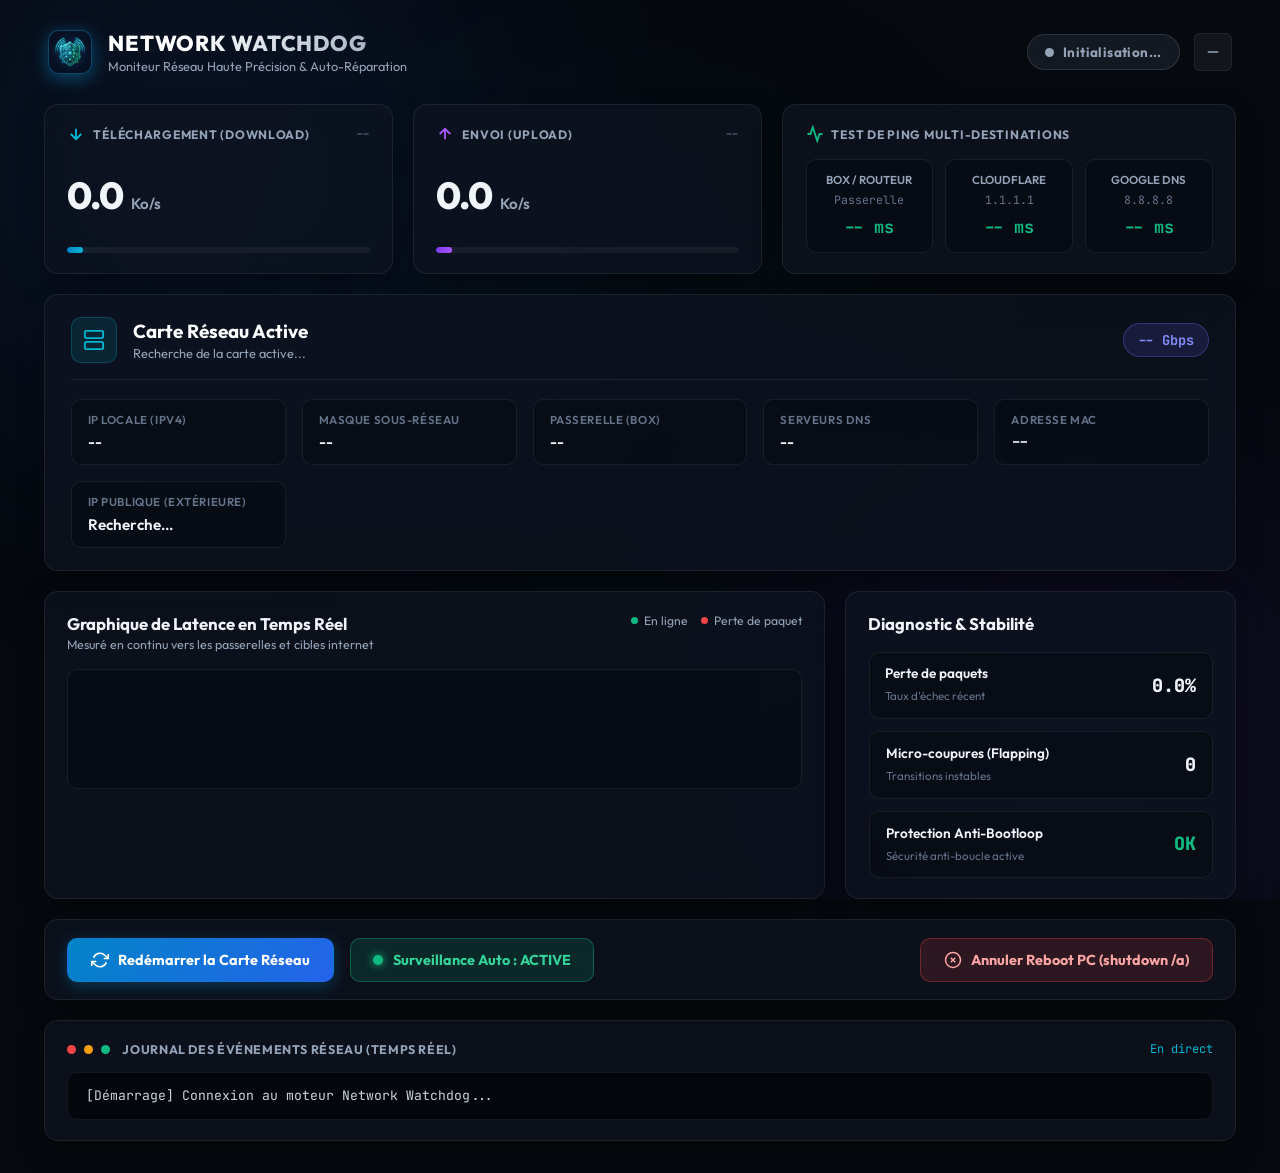
==== ui/index.html @ 6efe0ad4 "Initial commit - Network Watchdog v1.0.0" ====
<!DOCTYPE html>
<html lang="fr">
<head>
  <meta charset="UTF-8">
  <meta name="viewport" content="width=device-width, initial-scale=1.0">
  <title>Network Watchdog</title>
  <link rel="icon" type="image/png" href="icon.png">
  <link rel="preconnect" href="https://fonts.googleapis.com">
  <link rel="preconnect" href="https://fonts.gstatic.com" crossorigin>
  <link href="https://fonts.googleapis.com/css2?family=Outfit:wght@300;400;500;600;700;800&family=JetBrains+Mono:wght@400;500;600&display=swap" rel="stylesheet">
  <link rel="stylesheet" href="styles.css">
</head>
<body>
  <!-- Ambient Atmospheric Glow -->
  <div class="ambient-glow">
    <div class="glow-orb orb-1"></div>
    <div class="glow-orb orb-2"></div>
    <div class="glow-orb orb-3"></div>
  </div>

  <div class="app-layout">
    <!-- Header -->
    <header class="top-nav">
      <div class="brand">
        <div class="brand-logo">
          <img src="icon.png" alt="Network Watchdog Icon" class="brand-icon-img">
        </div>
        <div class="brand-text">
          <div class="brand-title">NETWORK WATCHDOG</div>
          <div class="brand-sub">Moniteur Réseau Haute Précision & Auto-Réparation</div>
        </div>
      </div>

      <div class="header-controls">
        <div id="globalStatusBadge" class="status-pill status-loading">
          <span class="pill-dot"></span>
          <span id="globalStatusText">Initialisation...</span>
        </div>
        
        <button id="minimizeBtn" class="nav-icon-btn" title="Réduire dans la zone de notification (près de l'horloge)">
          <svg viewBox="0 0 24 24" width="18" height="18" fill="none" stroke="currentColor" stroke-width="2">
            <line x1="5" y1="12" x2="19" y2="12"></line>
          </svg>
        </button>
      </div>
    </header>

    <!-- Main Content -->
    <main class="dashboard-body">
      <!-- Section 1 : Débits & Latences principales -->
      <div class="speed-grid">
        <!-- Download -->
        <div class="speed-card glass-panel">
          <div class="speed-header">
            <div class="speed-title">
              <svg viewBox="0 0 24 24" width="18" height="18" fill="none" stroke="var(--cyan)" stroke-width="2.5">
                <line x1="12" y1="5" x2="12" y2="19"></line>
                <polyline points="19 12 12 19 5 12"></polyline>
              </svg>
              <span>TÉLÉCHARGEMENT (DOWNLOAD)</span>
            </div>
            <span class="speed-total" id="totalDownload">--</span>
          </div>
          <div class="speed-value-row">
            <h2 id="downloadSpeed" class="speed-num">0.0</h2>
            <span id="downloadUnit" class="speed-unit">Ko/s</span>
          </div>
          <div class="activity-bar-track">
            <div id="downloadActivityBar" class="activity-bar-fill fill-cyan" style="width: 5%;"></div>
          </div>
        </div>

        <!-- Upload -->
        <div class="speed-card glass-panel">
          <div class="speed-header">
            <div class="speed-title">
              <svg viewBox="0 0 24 24" width="18" height="18" fill="none" stroke="var(--purple)" stroke-width="2.5">
                <line x1="12" y1="19" x2="12" y2="5"></line>
                <polyline points="5 12 12 5 19 12"></polyline>
              </svg>
              <span>ENVOI (UPLOAD)</span>
            </div>
            <span class="speed-total" id="totalUpload">--</span>
          </div>
          <div class="speed-value-row">
            <h2 id="uploadSpeed" class="speed-num">0.0</h2>
            <span id="uploadUnit" class="speed-unit">Ko/s</span>
          </div>
          <div class="activity-bar-track">
            <div id="uploadActivityBar" class="activity-bar-fill fill-purple" style="width: 5%;"></div>
          </div>
        </div>

        <!-- Triple Ping Matrix -->
        <div class="triple-ping-card glass-panel">
          <div class="speed-header">
            <div class="speed-title">
              <svg viewBox="0 0 24 24" width="18" height="18" fill="none" stroke="var(--green)" stroke-width="2.5">
                <polyline points="22 12 18 12 15 21 9 3 6 12 2 12"></polyline>
              </svg>
              <span>TEST DE PING MULTI-DESTINATIONS</span>
            </div>
          </div>
          <div class="ping-row-grid">
            <!-- Box Gateway -->
            <div class="ping-cell">
              <span class="ping-cell-label">Box / Routeur</span>
              <span class="ping-cell-ip" id="gatewayIpShort">Passerelle</span>
              <div class="ping-badge" id="pingGatewayBadge">-- ms</div>
            </div>
            <!-- Cloudflare -->
            <div class="ping-cell">
              <span class="ping-cell-label">Cloudflare</span>
              <span class="ping-cell-ip">1.1.1.1</span>
              <div class="ping-badge" id="pingCloudflareBadge">-- ms</div>
            </div>
            <!-- Google -->
            <div class="ping-cell">
              <span class="ping-cell-label">Google DNS</span>
              <span class="ping-cell-ip">8.8.8.8</span>
              <div class="ping-badge" id="pingGoogleBadge">-- ms</div>
            </div>
          </div>
        </div>
      </div>

      <!-- Section 2 : Topologie & Carte d'identité Réseau -->
      <div class="network-identity-card glass-panel">
        <div class="identity-header">
          <div class="identity-title-group">
            <div class="identity-icon">
              <svg viewBox="0 0 24 24" width="22" height="22" fill="none" stroke="currentColor" stroke-width="2">
                <rect x="2" y="2" width="20" height="8" rx="2" ry="2"></rect>
                <rect x="2" y="14" width="20" height="8" rx="2" ry="2"></rect>
                <line x1="6" y1="6" x2="6.01" y2="6"></line>
                <line x1="6" y1="18" x2="6.01" y2="18"></line>
              </svg>
            </div>
            <div>
              <h3 id="adapterNameText" class="adapter-title">Carte Réseau Active</h3>
              <p id="adapterDescText" class="adapter-desc">Recherche de la carte active...</p>
            </div>
          </div>
          <div class="identity-badge" id="adapterSpeedBadge">-- Gbps</div>
        </div>

        <div class="identity-specs-grid">
          <div class="spec-box">
            <span class="spec-label">IP Locale (IPv4)</span>
            <span class="spec-val" id="specLocalIp">--</span>
          </div>
          <div class="spec-box">
            <span class="spec-label">Masque Sous-Réseau</span>
            <span class="spec-val" id="specSubnet">--</span>
          </div>
          <div class="spec-box">
            <span class="spec-label">Passerelle (Box)</span>
            <span class="spec-val" id="specGateway">--</span>
          </div>
          <div class="spec-box">
            <span class="spec-label">Serveurs DNS</span>
            <span class="spec-val" id="specDns">--</span>
          </div>
          <div class="spec-box">
            <span class="spec-label">Adresse MAC</span>
            <span class="spec-val font-mono" id="specMac">--</span>
          </div>
          <div class="spec-box">
            <span class="spec-label">IP Publique (Extérieure)</span>
            <span class="spec-val" id="specPublicIp">Recherche...</span>
          </div>
        </div>
      </div>

      <!-- Section 3 : Graphique en direct & Santé Réseau -->
      <div class="chart-and-health-grid">
        <!-- Graphique Latence -->
        <div class="chart-panel glass-panel">
          <div class="panel-header">
            <div>
              <h4>Graphique de Latence en Temps Réel</h4>
              <p class="panel-sub">Mesuré en continu vers les passerelles et cibles internet</p>
            </div>
            <div class="chart-legend">
              <span class="legend-item"><span class="dot-green"></span> En ligne</span>
              <span class="legend-item"><span class="dot-red"></span> Perte de paquet</span>
            </div>
          </div>
          <div class="chart-container">
            <div id="sparkBarsContainer" class="spark-bars">
              <!-- Dynamically populated -->
            </div>
          </div>
        </div>

        <!-- Indicateurs de Stabilité & Watchdog -->
        <div class="health-panel glass-panel">
          <div class="panel-header">
            <h4>Diagnostic & Stabilité</h4>
          </div>
          <div class="health-metrics-list">
            <div class="health-item">
              <div class="health-item-info">
                <span class="health-label">Perte de paquets</span>
                <span class="health-sub">Taux d'échec récent</span>
              </div>
              <span class="health-value" id="packetLossVal">0.0%</span>
            </div>
            <div class="health-item">
              <div class="health-item-info">
                <span class="health-label">Micro-coupures (Flapping)</span>
                <span class="health-sub">Transitions instables</span>
              </div>
              <span class="health-value" id="flappingVal">0</span>
            </div>
            <div class="health-item">
              <div class="health-item-info">
                <span class="health-label">Protection Anti-Bootloop</span>
                <span class="health-sub" id="antiBootloopSub">Sécurité anti-boucle active</span>
              </div>
              <span class="health-value text-green" id="antiBootloopVal">OK</span>
            </div>
          </div>
        </div>
      </div>

      <!-- Section 4 : Centre de Contrôle & Actions Immédiates -->
      <div class="actions-panel glass-panel">
        <div class="action-btn-group">
          <button id="repairAdapterBtn" class="btn btn-primary" title="Désactive et réactive la carte réseau pour résoudre les blocages">
            <svg viewBox="0 0 24 24" width="18" height="18" fill="none" stroke="currentColor" stroke-width="2.2">
              <polyline points="23 4 23 10 17 10"></polyline>
              <polyline points="1 20 1 14 7 14"></polyline>
              <path d="M3.51 9a9 9 0 0 1 14.85-3.36L23 10M1 14l4.64 4.36A9 9 0 0 0 20.49 15"></path>
            </svg>
            <span>Redémarrer la Carte Réseau</span>
          </button>

          <button id="toggleWatchdogBtn" class="btn btn-toggle active">
            <span class="toggle-indicator"></span>
            <span id="toggleWatchdogText">Surveillance Auto : ACTIVE</span>
          </button>

          <button id="cancelRebootBtn" class="btn btn-danger" title="Annule immédiatement tout compte à rebours de redémarrage du PC">
            <svg viewBox="0 0 24 24" width="18" height="18" fill="none" stroke="currentColor" stroke-width="2">
              <circle cx="12" cy="12" r="10"></circle>
              <line x1="15" y1="9" x2="9" y2="15"></line>
              <line x1="9" y1="9" x2="15" y2="15"></line>
            </svg>
            <span>Annuler Reboot PC (shutdown /a)</span>
          </button>
        </div>
      </div>

      <!-- Section 5 : Journal des événements & Terminal en direct -->
      <div class="terminal-panel glass-panel">
        <div class="terminal-header">
          <div class="terminal-title">
            <span class="terminal-dot red"></span>
            <span class="terminal-dot yellow"></span>
            <span class="terminal-dot green"></span>
            <span class="terminal-name">JOURNAL DES ÉVÉNEMENTS RÉSEAU (TEMPS RÉEL)</span>
          </div>
          <span class="terminal-status" id="terminalLiveBadge">En direct</span>
        </div>
        <div class="terminal-body" id="terminalConsole">
          <div class="term-line term-info">[Démarrage] Connexion au moteur Network Watchdog...</div>
        </div>
      </div>
    </main>

    <!-- Notification Toast Popup -->
    <div id="toast" class="toast-card hidden">
      <div class="toast-icon">⚡</div>
      <div class="toast-content">
        <h5 id="toastTitle">Notification</h5>
        <p id="toastMessage">Détails de l'action</p>
      </div>
    </div>
  </div>

  <script src="app.js"></script>
</body>
</html>
---- ui/styles.css ----
/* ==============================================================================
   Network Watchdog - UI Stylesheet (State-of-the-Art Dark Glassmorphism)
   ============================================================================== */
:root {
  --bg-base: #06090e;
  --bg-panel: rgba(14, 20, 32, 0.72);
  --bg-panel-hover: rgba(20, 28, 46, 0.85);
  --bg-inner: rgba(7, 11, 18, 0.65);
  --border-subtle: rgba(255, 255, 255, 0.07);
  --border-glow: rgba(99, 102, 241, 0.35);

  --text-pure: #ffffff;
  --text-main: #f1f5f9;
  --text-muted: #94a3b8;
  --text-faint: #64748b;

  --cyan: #06b6d4;
  --cyan-glow: rgba(6, 182, 212, 0.35);
  --green: #10b981;
  --green-glow: rgba(16, 185, 129, 0.35);
  --purple: #a855f7;
  --purple-glow: rgba(168, 85, 247, 0.35);
  --amber: #f59e0b;
  --amber-glow: rgba(245, 158, 11, 0.35);
  --red: #ef4444;
  --red-glow: rgba(239, 68, 68, 0.45);

  --font-sans: 'Outfit', -apple-system, BlinkMacSystemFont, sans-serif;
  --font-mono: 'JetBrains Mono', monospace;
  --radius-xl: 18px;
  --radius-lg: 14px;
  --radius-md: 10px;
  --radius-sm: 6px;
}

* {
  box-sizing: border-box;
  margin: 0;
  padding: 0;
  user-select: none;
}

body {
  background-color: var(--bg-base);
  color: var(--text-main);
  font-family: var(--font-sans);
  min-height: 100vh;
  overflow-x: hidden;
  position: relative;
  line-height: 1.4;
}

/* Background Atmosphere */
.ambient-glow {
  position: fixed;
  top: 0;
  left: 0;
  width: 100vw;
  height: 100vh;
  z-index: -1;
  pointer-events: none;
  overflow: hidden;
}

.glow-orb {
  position: absolute;
  border-radius: 50%;
  filter: blur(140px);
  opacity: 0.22;
}

.orb-1 {
  width: 550px;
  height: 550px;
  background: radial-gradient(circle, #2563eb, transparent);
  top: -120px;
  left: -80px;
}

.orb-2 {
  width: 500px;
  height: 500px;
  background: radial-gradient(circle, #7c3aed, transparent);
  bottom: -100px;
  right: -50px;
}

.orb-3 {
  width: 400px;
  height: 400px;
  background: radial-gradient(circle, #06b6d4, transparent);
  top: 40%;
  left: 50%;
  transform: translate(-50%, -50%);
  opacity: 0.12;
}

/* Glass Panels */
.glass-panel {
  background: var(--bg-panel);
  backdrop-filter: blur(20px);
  -webkit-backdrop-filter: blur(20px);
  border: 1px solid var(--border-subtle);
  border-radius: var(--radius-lg);
  box-shadow: 0 10px 32px -10px rgba(0, 0, 0, 0.6);
  transition: all 0.25s ease;
}

.glass-panel:hover {
  border-color: rgba(255, 255, 255, 0.14);
}

/* App Layout */
.app-layout {
  max-width: 1240px;
  margin: 0 auto;
  padding: 1.25rem 1.5rem 2rem;
  display: flex;
  flex-direction: column;
  gap: 1.25rem;
}

/* Header */
.top-nav {
  display: flex;
  justify-content: space-between;
  align-items: center;
  padding: 0.5rem 0.25rem;
}

.brand {
  display: flex;
  align-items: center;
  gap: 1rem;
}

.brand-logo {
  width: 44px;
  height: 44px;
  border-radius: var(--radius-md);
  background: rgba(14, 165, 233, 0.1);
  border: 1px solid rgba(14, 165, 233, 0.3);
  display: flex;
  align-items: center;
  justify-content: center;
  overflow: hidden;
  box-shadow: 0 4px 18px rgba(14, 165, 233, 0.4);
}

.brand-icon-img {
  width: 100%;
  height: 100%;
  object-fit: cover;
  border-radius: var(--radius-md);
}

.brand-title {
  font-size: 1.35rem;
  font-weight: 800;
  letter-spacing: 0.04em;
  background: linear-gradient(120deg, #ffffff 30%, #94a3b8);
  -webkit-background-clip: text;
  -webkit-text-fill-color: transparent;
}

.brand-sub {
  font-size: 0.8rem;
  color: var(--text-muted);
}

.header-controls {
  display: flex;
  align-items: center;
  gap: 0.85rem;
}

/* Status Pill */
.status-pill {
  display: inline-flex;
  align-items: center;
  gap: 0.55rem;
  padding: 0.45rem 1.1rem;
  border-radius: 9999px;
  font-size: 0.84rem;
  font-weight: 700;
  letter-spacing: 0.03em;
  transition: all 0.3s ease;
}

.pill-dot {
  width: 9px;
  height: 9px;
  border-radius: 50%;
  display: inline-block;
}

.status-online {
  background: rgba(16, 185, 129, 0.12);
  color: #34d399;
  border: 1px solid rgba(16, 185, 129, 0.35);
  box-shadow: 0 0 16px var(--green-glow);
}
.status-online .pill-dot {
  background: var(--green);
  box-shadow: 0 0 10px var(--green);
}

.status-offline {
  background: rgba(239, 68, 68, 0.15);
  color: #f87171;
  border: 1px solid rgba(239, 68, 68, 0.4);
  animation: pulse-alert 1.5s infinite;
}
.status-offline .pill-dot {
  background: var(--red);
  box-shadow: 0 0 12px var(--red);
}

.status-unstable {
  background: rgba(245, 158, 11, 0.15);
  color: #fbbf24;
  border: 1px solid rgba(245, 158, 11, 0.4);
}
.status-unstable .pill-dot {
  background: var(--amber);
  box-shadow: 0 0 10px var(--amber);
}

.status-loading {
  background: rgba(100, 116, 139, 0.15);
  color: #94a3b8;
  border: 1px solid rgba(100, 116, 139, 0.3);
}
.status-loading .pill-dot {
  background: #94a3b8;
}

@keyframes pulse-alert {
  0% { box-shadow: 0 0 0 0 rgba(239, 68, 68, 0.5); }
  70% { box-shadow: 0 0 0 12px rgba(239, 68, 68, 0); }
  100% { box-shadow: 0 0 0 0 rgba(239, 68, 68, 0); }
}

.nav-icon-btn {
  background: rgba(255, 255, 255, 0.05);
  border: 1px solid var(--border-subtle);
  color: var(--text-muted);
  width: 38px;
  height: 38px;
  border-radius: var(--radius-sm);
  display: flex;
  align-items: center;
  justify-content: center;
  cursor: pointer;
  transition: all 0.2s ease;
}

.nav-icon-btn:hover {
  background: rgba(255, 255, 255, 0.12);
  color: #fff;
  border-color: rgba(255, 255, 255, 0.2);
}

/* Grid Sections */
.dashboard-body {
  display: flex;
  flex-direction: column;
  gap: 1.25rem;
}

/* Speed Cards Grid */
.speed-grid {
  display: grid;
  grid-template-columns: 1fr 1fr 1.3fr;
  gap: 1.25rem;
}

@media (max-width: 992px) {
  .speed-grid { grid-template-columns: 1fr 1fr; }
  .triple-ping-card { grid-column: span 2; }
}

.speed-card {
  padding: 1.25rem 1.4rem;
  display: flex;
  flex-direction: column;
  justify-content: space-between;
}

.speed-header {
  display: flex;
  justify-content: space-between;
  align-items: center;
  margin-bottom: 0.5rem;
}

.speed-title {
  display: flex;
  align-items: center;
  gap: 0.5rem;
  font-size: 0.76rem;
  font-weight: 700;
  letter-spacing: 0.06em;
  color: var(--text-muted);
}

.speed-total {
  font-size: 0.76rem;
  color: var(--text-faint);
  font-family: var(--font-mono);
}

.speed-value-row {
  display: flex;
  align-items: baseline;
  gap: 0.5rem;
  margin: 0.35rem 0 0.75rem;
}

.speed-num {
  font-size: 2.35rem;
  font-weight: 800;
  letter-spacing: -0.03em;
  line-height: 1;
}

.speed-unit {
  font-size: 0.95rem;
  color: var(--text-muted);
  font-weight: 600;
}

.activity-bar-track {
  width: 100%;
  height: 6px;
  background: rgba(255, 255, 255, 0.05);
  border-radius: 9999px;
  overflow: hidden;
}

.activity-bar-fill {
  height: 100%;
  border-radius: 9999px;
  transition: width 0.3s ease;
}

.fill-cyan {
  background: linear-gradient(90deg, #0284c7, var(--cyan));
  box-shadow: 0 0 10px var(--cyan-glow);
}

.fill-purple {
  background: linear-gradient(90deg, #7c3aed, var(--purple));
  box-shadow: 0 0 10px var(--purple-glow);
}

/* Triple Ping Card */
.triple-ping-card {
  padding: 1.25rem 1.4rem;
  display: flex;
  flex-direction: column;
  justify-content: space-between;
}

.ping-row-grid {
  display: grid;
  grid-template-columns: 1fr 1fr 1fr;
  gap: 0.75rem;
  margin-top: 0.5rem;
}

.ping-cell {
  background: var(--bg-inner);
  border: 1px solid var(--border-subtle);
  border-radius: var(--radius-md);
  padding: 0.75rem 0.6rem;
  display: flex;
  flex-direction: column;
  align-items: center;
  text-align: center;
  gap: 0.25rem;
}

.ping-cell-label {
  font-size: 0.72rem;
  font-weight: 600;
  color: var(--text-muted);
  text-transform: uppercase;
}

.ping-cell-ip {
  font-size: 0.72rem;
  color: var(--text-faint);
  font-family: var(--font-mono);
}

.ping-badge {
  font-size: 1.05rem;
  font-weight: 700;
  font-family: var(--font-mono);
  color: var(--green);
  margin-top: 0.25rem;
}

/* Identity Specs Section */
.network-identity-card {
  padding: 1.4rem 1.6rem;
}

.identity-header {
  display: flex;
  justify-content: space-between;
  align-items: center;
  border-bottom: 1px solid var(--border-subtle);
  padding-bottom: 1rem;
  margin-bottom: 1.15rem;
}

.identity-title-group {
  display: flex;
  align-items: center;
  gap: 1rem;
}

.identity-icon {
  width: 46px;
  height: 46px;
  border-radius: var(--radius-md);
  background: rgba(6, 182, 212, 0.12);
  color: var(--cyan);
  border: 1px solid rgba(6, 182, 212, 0.25);
  display: flex;
  align-items: center;
  justify-content: center;
}

.adapter-title {
  font-size: 1.18rem;
  font-weight: 700;
  color: var(--text-pure);
}

.adapter-desc {
  font-size: 0.8rem;
  color: var(--text-muted);
}

.identity-badge {
  background: rgba(99, 102, 241, 0.15);
  color: #818cf8;
  border: 1px solid rgba(99, 102, 241, 0.35);
  padding: 0.4rem 0.9rem;
  border-radius: 9999px;
  font-size: 0.85rem;
  font-weight: 700;
  font-family: var(--font-mono);
}

.identity-specs-grid {
  display: grid;
  grid-template-columns: repeat(auto-fit, minmax(180px, 1fr));
  gap: 1rem;
}

.spec-box {
  background: var(--bg-inner);
  border: 1px solid var(--border-subtle);
  border-radius: var(--radius-md);
  padding: 0.75rem 1rem;
  display: flex;
  flex-direction: column;
  gap: 0.2rem;
}

.spec-label {
  font-size: 0.72rem;
  text-transform: uppercase;
  letter-spacing: 0.05em;
  color: var(--text-faint);
  font-weight: 600;
}

.spec-val {
  font-size: 0.95rem;
  font-weight: 600;
  color: var(--text-main);
  word-break: break-all;
}

.font-mono {
  font-family: var(--font-mono);
}

/* Chart & Health Grid */
.chart-and-health-grid {
  display: grid;
  grid-template-columns: 2fr 1fr;
  gap: 1.25rem;
}

@media (max-width: 900px) {
  .chart-and-health-grid { grid-template-columns: 1fr; }
}

.chart-panel, .health-panel {
  padding: 1.25rem 1.4rem;
}

.panel-header {
  display: flex;
  justify-content: space-between;
  align-items: flex-start;
  margin-bottom: 1rem;
}

.panel-header h4 {
  font-size: 1.05rem;
  font-weight: 700;
}

.panel-sub {
  font-size: 0.78rem;
  color: var(--text-muted);
}

.chart-legend {
  display: flex;
  align-items: center;
  gap: 0.85rem;
  font-size: 0.76rem;
  color: var(--text-muted);
}

.legend-item {
  display: flex;
  align-items: center;
  gap: 0.35rem;
}

.dot-green {
  width: 7px;
  height: 7px;
  border-radius: 50%;
  background: var(--green);
}
.dot-red {
  width: 7px;
  height: 7px;
  border-radius: 50%;
  background: var(--red);
}

.chart-container {
  height: 120px;
  background: var(--bg-inner);
  border: 1px solid var(--border-subtle);
  border-radius: var(--radius-md);
  padding: 0.85rem 1rem;
  display: flex;
  align-items: flex-end;
}

.spark-bars {
  display: flex;
  align-items: flex-end;
  gap: 6px;
  width: 100%;
  height: 100%;
}

.spark-bar {
  flex: 1;
  background: linear-gradient(to top, rgba(16, 185, 129, 0.3), var(--green));
  border-radius: 3px 3px 0 0;
  min-height: 5px;
  position: relative;
  transition: height 0.3s ease;
  cursor: pointer;
}

.spark-bar.down {
  background: linear-gradient(to top, rgba(239, 68, 68, 0.4), var(--red));
}

.spark-bar:hover::after {
  content: attr(data-tip);
  position: absolute;
  bottom: 105%;
  left: 50%;
  transform: translateX(-50%);
  background: #0f172a;
  border: 1px solid var(--border-glow);
  padding: 3px 6px;
  font-size: 0.7rem;
  font-family: var(--font-mono);
  border-radius: 4px;
  white-space: nowrap;
  z-index: 100;
  color: #fff;
}

/* Health Metrics */
.health-metrics-list {
  display: flex;
  flex-direction: column;
  gap: 0.75rem;
}

.health-item {
  background: var(--bg-inner);
  border: 1px solid var(--border-subtle);
  border-radius: var(--radius-md);
  padding: 0.75rem 1rem;
  display: flex;
  justify-content: space-between;
  align-items: center;
}

.health-label {
  font-size: 0.85rem;
  font-weight: 600;
  color: var(--text-main);
  display: block;
}

.health-sub {
  font-size: 0.72rem;
  color: var(--text-faint);
}

.health-value {
  font-size: 1.15rem;
  font-weight: 800;
  font-family: var(--font-mono);
}

.text-green { color: var(--green); }

/* Action Panel */
.actions-panel {
  padding: 1.1rem 1.4rem;
}

.action-btn-group {
  display: flex;
  gap: 1rem;
  flex-wrap: wrap;
}

.btn {
  display: inline-flex;
  align-items: center;
  gap: 0.6rem;
  padding: 0.75rem 1.4rem;
  font-family: var(--font-sans);
  font-size: 0.9rem;
  font-weight: 700;
  border-radius: var(--radius-md);
  border: 1px solid transparent;
  cursor: pointer;
  transition: all 0.2s ease;
}

.btn-primary {
  background: linear-gradient(135deg, #0284c7, #2563eb);
  color: #ffffff;
  box-shadow: 0 4px 15px rgba(2, 132, 199, 0.35);
}
.btn-primary:hover {
  transform: translateY(-2px);
  box-shadow: 0 6px 20px rgba(2, 132, 199, 0.5);
}

.btn-toggle {
  background: rgba(255, 255, 255, 0.06);
  border-color: var(--border-subtle);
  color: var(--text-main);
}
.btn-toggle.active {
  background: rgba(16, 185, 129, 0.15);
  border-color: rgba(16, 185, 129, 0.4);
  color: #34d399;
}

.toggle-indicator {
  width: 10px;
  height: 10px;
  border-radius: 50%;
  background: #64748b;
  display: inline-block;
}
.btn-toggle.active .toggle-indicator {
  background: var(--green);
  box-shadow: 0 0 8px var(--green);
}

.btn-danger {
  background: rgba(239, 68, 68, 0.15);
  border-color: rgba(239, 68, 68, 0.35);
  color: #fca5a5;
  margin-left: auto;
}
.btn-danger:hover {
  background: var(--red);
  color: #fff;
  box-shadow: 0 4px 15px var(--red-glow);
  transform: translateY(-1px);
}

/* Terminal Section */
.terminal-panel {
  padding: 1.25rem 1.4rem;
}

.terminal-header {
  display: flex;
  justify-content: space-between;
  align-items: center;
  margin-bottom: 0.85rem;
}

.terminal-title {
  display: flex;
  align-items: center;
  gap: 0.5rem;
}

.terminal-dot {
  width: 9px;
  height: 9px;
  border-radius: 50%;
}
.terminal-dot.red { background: #ef4444; }
.terminal-dot.yellow { background: #f59e0b; }
.terminal-dot.green { background: #10b981; }

.terminal-name {
  font-size: 0.78rem;
  font-weight: 700;
  letter-spacing: 0.05em;
  color: var(--text-muted);
  margin-left: 0.25rem;
}

.terminal-status {
  font-size: 0.75rem;
  font-family: var(--font-mono);
  color: var(--cyan);
}

.terminal-body {
  background: #03060a;
  border: 1px solid var(--border-subtle);
  border-radius: var(--radius-md);
  padding: 0.85rem 1.1rem;
  max-height: 220px;
  overflow-y: auto;
  font-family: var(--font-mono);
  font-size: 0.82rem;
  display: flex;
  flex-direction: column;
  gap: 0.35rem;
}

.term-line {
  color: #cbd5e1;
  word-break: break-all;
}

.term-warn { color: #fbbf24; }
.term-error { color: #f87171; }
.term-fatal { color: #fb7185; font-weight: 700; }

/* Toast */
.toast-card {
  position: fixed;
  bottom: 2rem;
  right: 2rem;
  background: rgba(15, 23, 42, 0.95);
  border: 1px solid var(--border-glow);
  padding: 1rem 1.4rem;
  border-radius: var(--radius-md);
  box-shadow: 0 10px 30px rgba(0, 0, 0, 0.6);
  display: flex;
  align-items: center;
  gap: 0.85rem;
  z-index: 1000;
  transition: all 0.3s ease;
}

.toast-card.hidden {
  opacity: 0;
  transform: translateY(20px);
  pointer-events: none;
}
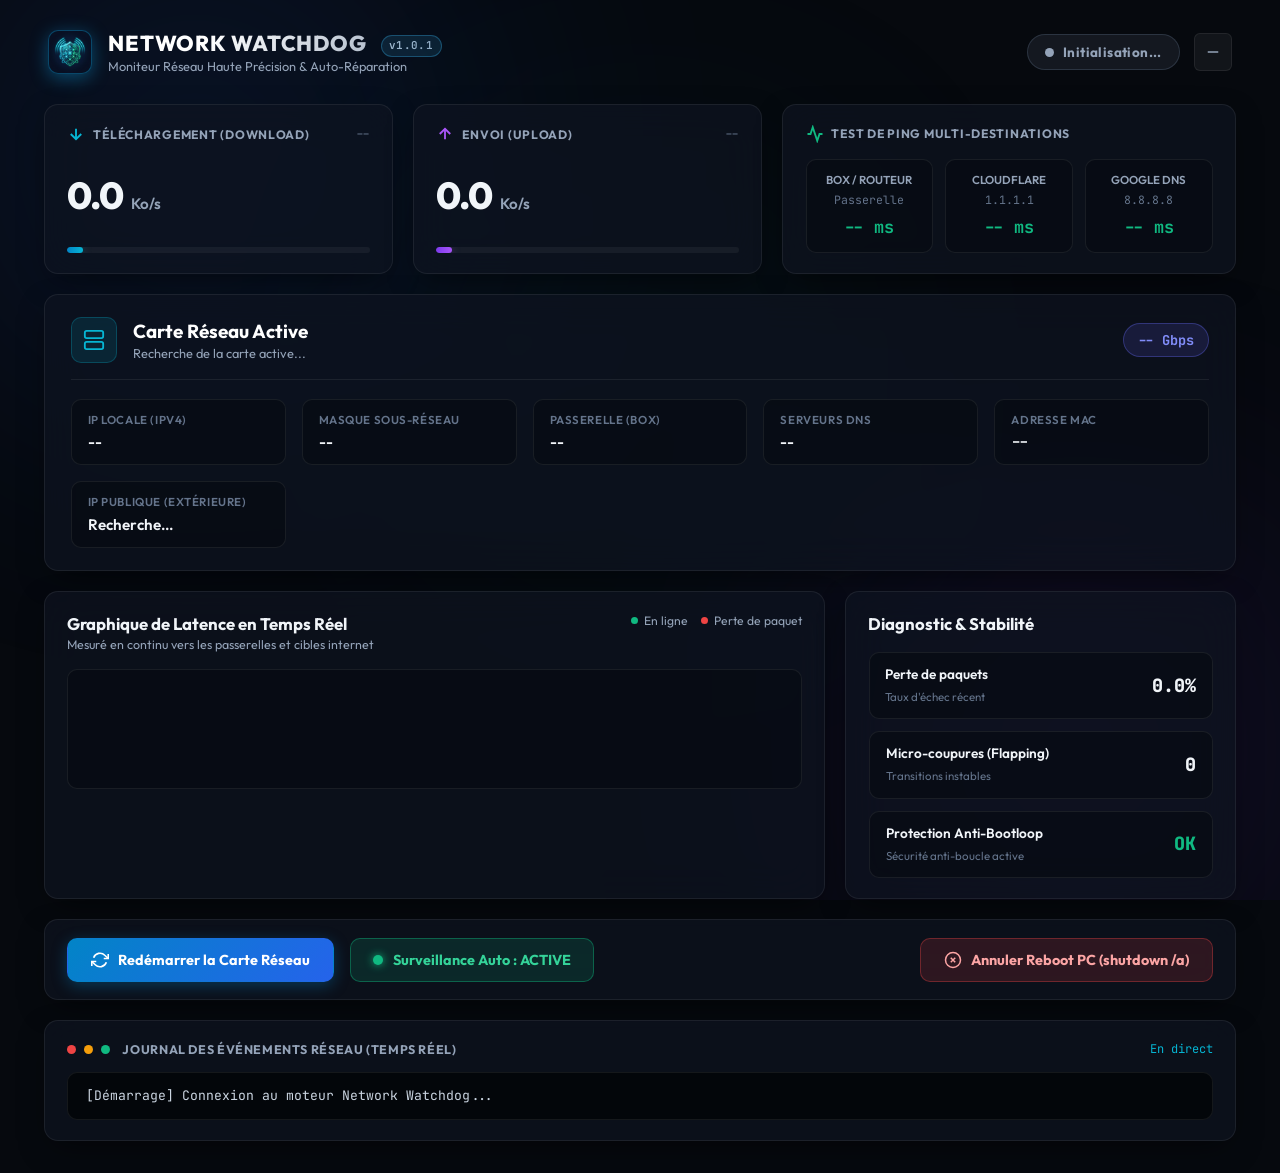
==== commit 974aaf6a: "feat: affichage de la version v1.0.1 et détection automatique des mises à jour via GitHub Releases" ====
--- a/ui/index.html
+++ b/ui/index.html
@@ -26,12 +26,21 @@
           <img src="icon.png" alt="Network Watchdog Icon" class="brand-icon-img">
         </div>
         <div class="brand-text">
-          <div class="brand-title">NETWORK WATCHDOG</div>
+          <div class="brand-title">
+            NETWORK WATCHDOG
+            <span id="versionBadge" class="version-tag" title="Version actuelle - Cliquez pour vérifier les mises à jour">v1.0.1</span>
+          </div>
           <div class="brand-sub">Moniteur Réseau Haute Précision & Auto-Réparation</div>
         </div>
       </div>
 
       <div class="header-controls">
+        <button id="updateAlertBtn" class="btn-update-alert hidden" title="Une nouvelle version est disponible ! Cliquez pour la télécharger">
+          <span class="update-pulse"></span>
+          <span class="update-sparkle">✨</span>
+          <span id="updateAlertText">Mise à jour disponible</span>
+        </button>
+
         <div id="globalStatusBadge" class="status-pill status-loading">
           <span class="pill-dot"></span>
           <span id="globalStatusText">Initialisation...</span>
@@ -269,6 +278,48 @@
       </div>
     </main>
 
+    <!-- Modal Mise à jour -->
+    <div id="updateModal" class="modal-backdrop hidden">
+      <div class="modal-card glass-panel">
+        <div class="modal-header">
+          <div class="modal-icon-badge">🚀</div>
+          <div class="modal-title-group">
+            <h3 class="modal-title">Nouvelle Version Disponible</h3>
+            <p class="modal-subtitle">Une mise à jour de Network Watchdog a été publiée sur GitHub.</p>
+          </div>
+          <button id="closeUpdateModalBtn" class="modal-close-btn" title="Fermer">&times;</button>
+        </div>
+        <div class="modal-body">
+          <div class="version-compare-row">
+            <div class="ver-box current">
+              <span class="ver-lbl">Version actuelle</span>
+              <span id="modalCurrentVer" class="ver-val">v1.0.1</span>
+            </div>
+            <div class="ver-arrow">➔</div>
+            <div class="ver-box latest">
+              <span class="ver-lbl">Nouvelle version</span>
+              <span id="modalLatestVer" class="ver-val">v1.0.2</span>
+            </div>
+          </div>
+          <div id="modalReleaseNotesSection" class="release-notes-box">
+            <div class="notes-title">Détails de la publication :</div>
+            <div id="modalReleaseNotes" class="notes-body">Chargement des notes de version...</div>
+          </div>
+        </div>
+        <div class="modal-footer">
+          <button id="modalLaterBtn" class="btn btn-secondary">Plus tard</button>
+          <button id="modalDownloadBtn" class="btn btn-primary">
+            <svg viewBox="0 0 24 24" width="16" height="16" fill="none" stroke="currentColor" stroke-width="2.5">
+              <path d="M21 15v4a2 2 0 0 1-2 2H5a2 2 0 0 1-2-2v-4"></path>
+              <polyline points="7 10 12 15 17 10"></polyline>
+              <line x1="12" y1="15" x2="12" y2="3"></line>
+            </svg>
+            <span>Ouvrir la Release GitHub</span>
+          </button>
+        </div>
+      </div>
+    </div>
+
     <!-- Notification Toast Popup -->
     <div id="toast" class="toast-card hidden">
       <div class="toast-icon">⚡</div>
--- a/ui/styles.css
+++ b/ui/styles.css
@@ -793,3 +793,216 @@
   transform: translateY(20px);
   pointer-events: none;
 }
+
+/* Version Tag */
+.version-tag {
+  display: inline-flex;
+  align-items: center;
+  font-size: 0.68rem;
+  font-weight: 600;
+  font-family: var(--font-mono);
+  padding: 0.15rem 0.45rem;
+  border-radius: 9999px;
+  background: rgba(56, 189, 248, 0.12);
+  color: var(--cyan);
+  border: 1px solid rgba(56, 189, 248, 0.3);
+  margin-left: 0.55rem;
+  vertical-align: middle;
+  letter-spacing: 0.04em;
+  cursor: pointer;
+  transition: all 0.2s ease;
+}
+
+.version-tag:hover {
+  background: rgba(56, 189, 248, 0.25);
+  border-color: var(--cyan);
+  box-shadow: 0 0 10px rgba(56, 189, 248, 0.35);
+  transform: translateY(-1px);
+}
+
+/* Update Alert Button */
+.btn-update-alert {
+  display: inline-flex;
+  align-items: center;
+  gap: 0.5rem;
+  padding: 0.45rem 0.9rem;
+  border-radius: 9999px;
+  background: linear-gradient(135deg, rgba(168, 85, 247, 0.25), rgba(59, 130, 246, 0.25));
+  border: 1px solid rgba(168, 85, 247, 0.5);
+  color: #f3e8ff;
+  font-size: 0.78rem;
+  font-weight: 600;
+  cursor: pointer;
+  box-shadow: 0 0 15px rgba(168, 85, 247, 0.35);
+  animation: pulse-border 2s infinite ease-in-out;
+  transition: all 0.2s ease;
+}
+
+.btn-update-alert:hover {
+  transform: translateY(-1px) scale(1.03);
+  background: linear-gradient(135deg, rgba(168, 85, 247, 0.4), rgba(59, 130, 246, 0.4));
+  box-shadow: 0 0 20px rgba(168, 85, 247, 0.6);
+}
+
+.btn-update-alert.hidden {
+  display: none !important;
+}
+
+@keyframes pulse-border {
+  0%, 100% { border-color: rgba(168, 85, 247, 0.5); box-shadow: 0 0 12px rgba(168, 85, 247, 0.3); }
+  50% { border-color: rgba(56, 189, 248, 0.8); box-shadow: 0 0 20px rgba(56, 189, 248, 0.5); }
+}
+
+/* Modal Mise à jour */
+.modal-backdrop {
+  position: fixed;
+  inset: 0;
+  background: rgba(3, 7, 18, 0.75);
+  backdrop-filter: blur(8px);
+  display: flex;
+  align-items: center;
+  justify-content: center;
+  z-index: 2000;
+  padding: 1.5rem;
+  transition: opacity 0.25s ease;
+}
+
+.modal-backdrop.hidden {
+  opacity: 0;
+  pointer-events: none;
+}
+
+.modal-card {
+  width: 100%;
+  max-width: 520px;
+  background: rgba(15, 23, 42, 0.95);
+  border: 1px solid var(--border-glow);
+  border-radius: var(--radius-lg);
+  box-shadow: 0 20px 50px rgba(0, 0, 0, 0.8), 0 0 30px rgba(56, 189, 248, 0.15);
+  padding: 1.8rem;
+  display: flex;
+  flex-direction: column;
+  gap: 1.3rem;
+  animation: modal-appear 0.25s cubic-bezier(0.16, 1, 0.3, 1);
+}
+
+@keyframes modal-appear {
+  from { opacity: 0; transform: scale(0.95) translateY(10px); }
+  to { opacity: 1; transform: scale(1) translateY(0); }
+}
+
+.modal-header {
+  display: flex;
+  align-items: flex-start;
+  gap: 1rem;
+  position: relative;
+}
+
+.modal-icon-badge {
+  font-size: 1.7rem;
+  background: rgba(56, 189, 248, 0.12);
+  border: 1px solid rgba(56, 189, 248, 0.3);
+  padding: 0.5rem;
+  border-radius: var(--radius-md);
+  display: flex;
+  align-items: center;
+  justify-content: center;
+}
+
+.modal-title-group {
+  flex: 1;
+}
+
+.modal-title {
+  font-size: 1.25rem;
+  font-weight: 700;
+  color: var(--text-main);
+  margin-bottom: 0.25rem;
+}
+
+.modal-subtitle {
+  font-size: 0.82rem;
+  color: var(--text-muted);
+}
+
+.modal-close-btn {
+  background: none;
+  border: none;
+  color: var(--text-muted);
+  font-size: 1.5rem;
+  cursor: pointer;
+  padding: 0.2rem 0.5rem;
+  border-radius: var(--radius-sm);
+  transition: all 0.2s ease;
+}
+
+.modal-close-btn:hover {
+  color: var(--text-main);
+  background: rgba(255, 255, 255, 0.1);
+}
+
+.version-compare-row {
+  display: flex;
+  align-items: center;
+  justify-content: space-around;
+  background: rgba(3, 6, 10, 0.6);
+  border: 1px solid var(--border-subtle);
+  border-radius: var(--radius-md);
+  padding: 1rem;
+}
+
+.ver-box {
+  display: flex;
+  flex-direction: column;
+  align-items: center;
+  gap: 0.25rem;
+}
+
+.ver-lbl {
+  font-size: 0.72rem;
+  color: var(--text-muted);
+  text-transform: uppercase;
+  letter-spacing: 0.05em;
+}
+
+.ver-val {
+  font-family: var(--font-mono);
+  font-size: 1.15rem;
+  font-weight: 700;
+}
+
+.ver-box.current .ver-val { color: var(--text-muted); }
+.ver-box.latest .ver-val { color: var(--green); text-shadow: 0 0 12px rgba(34, 197, 94, 0.4); }
+
+.ver-arrow {
+  color: var(--cyan);
+  font-size: 1.2rem;
+}
+
+.release-notes-box {
+  background: rgba(3, 6, 10, 0.6);
+  border: 1px solid var(--border-subtle);
+  border-radius: var(--radius-md);
+  padding: 0.85rem 1rem;
+  font-size: 0.8rem;
+}
+
+.notes-title {
+  font-weight: 600;
+  color: var(--cyan);
+  margin-bottom: 0.35rem;
+}
+
+.notes-body {
+  color: #cbd5e1;
+  max-height: 120px;
+  overflow-y: auto;
+  white-space: pre-wrap;
+  line-height: 1.4;
+}
+
+.modal-footer {
+  display: flex;
+  justify-content: flex-end;
+  gap: 0.75rem;
+}
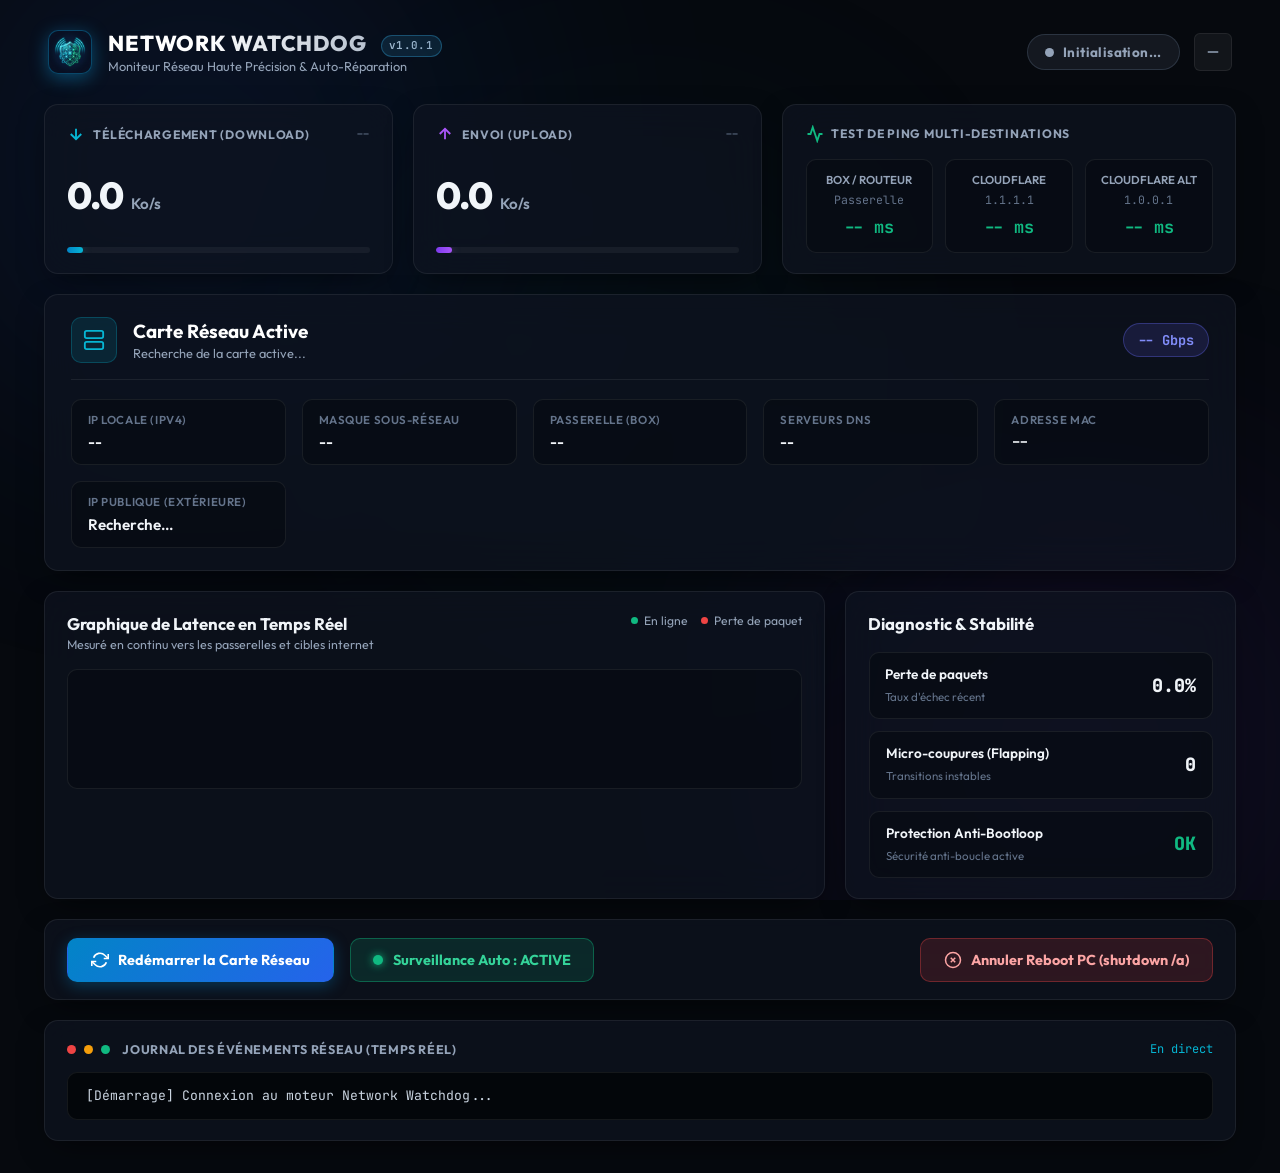
==== commit edb66102: "fix: DNS Cloudflare exclusif et fiabilisation de l'auto-reparation reseau - Remplacement de Google D" ====
--- a/ui/index.html
+++ b/ui/index.html
@@ -117,17 +117,17 @@
               <span class="ping-cell-ip" id="gatewayIpShort">Passerelle</span>
               <div class="ping-badge" id="pingGatewayBadge">-- ms</div>
             </div>
-            <!-- Cloudflare -->
+            <!-- Cloudflare Primaire -->
             <div class="ping-cell">
               <span class="ping-cell-label">Cloudflare</span>
               <span class="ping-cell-ip">1.1.1.1</span>
               <div class="ping-badge" id="pingCloudflareBadge">-- ms</div>
             </div>
-            <!-- Google -->
+            <!-- Cloudflare Secondaire -->
             <div class="ping-cell">
-              <span class="ping-cell-label">Google DNS</span>
-              <span class="ping-cell-ip">8.8.8.8</span>
-              <div class="ping-badge" id="pingGoogleBadge">-- ms</div>
+              <span class="ping-cell-label">Cloudflare Alt</span>
+              <span class="ping-cell-ip">1.0.0.1</span>
+              <div class="ping-badge" id="pingCloudflare2Badge">-- ms</div>
             </div>
           </div>
         </div>
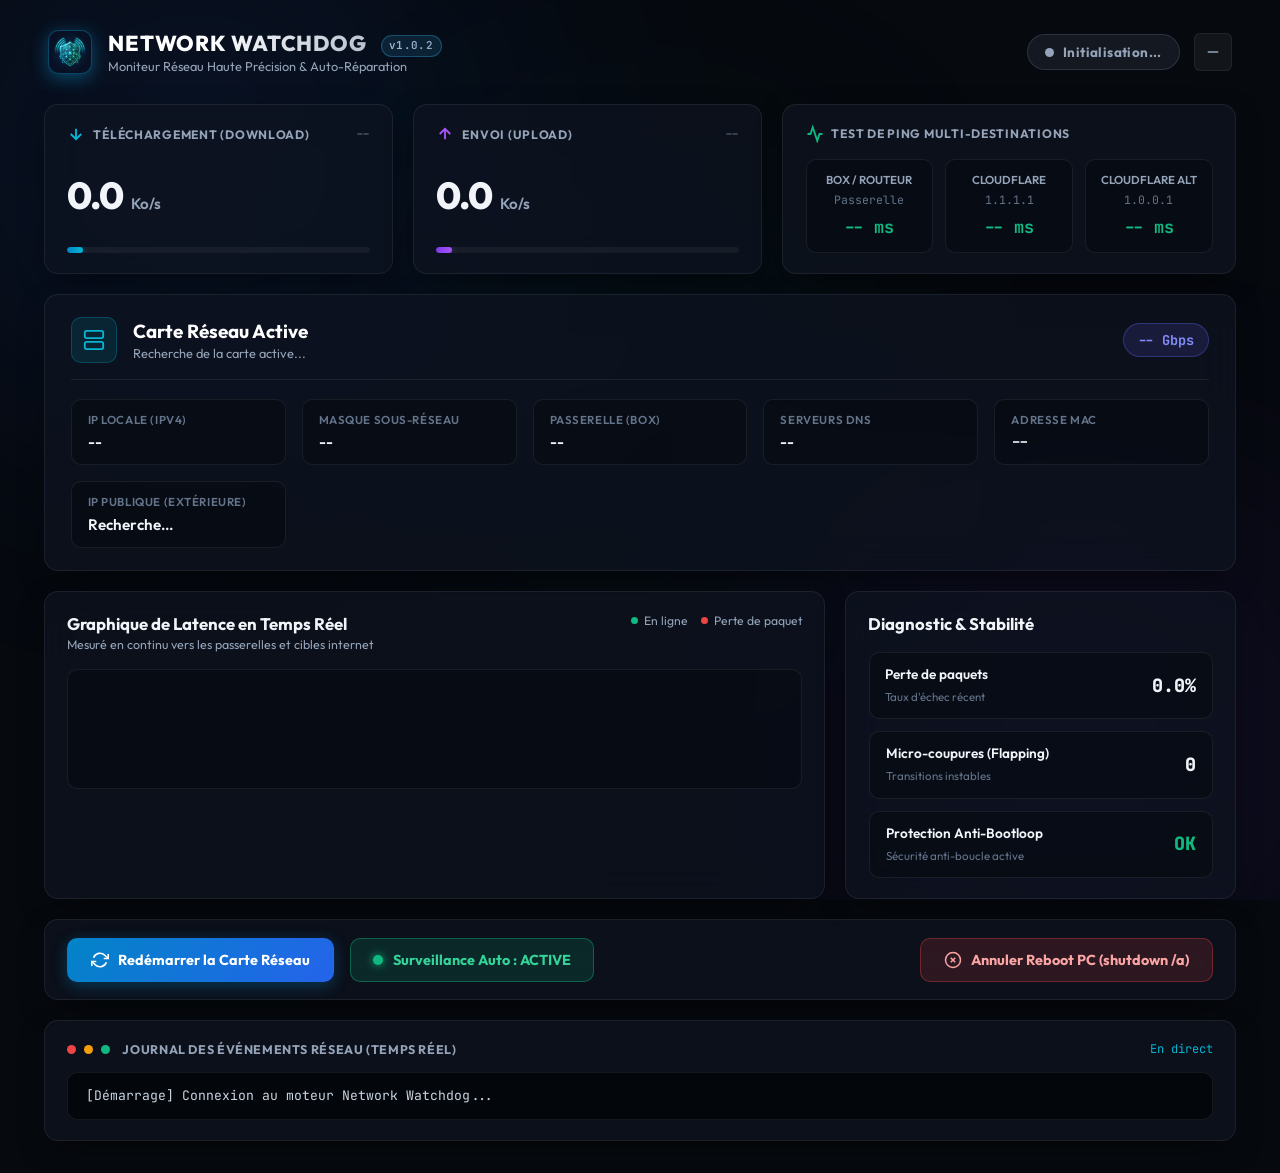
==== commit 8634d625: "chore: release v1.0.2" ====
--- a/ui/index.html
+++ b/ui/index.html
@@ -28,7 +28,7 @@
         <div class="brand-text">
           <div class="brand-title">
             NETWORK WATCHDOG
-            <span id="versionBadge" class="version-tag" title="Version actuelle - Cliquez pour vérifier les mises à jour">v1.0.1</span>
+            <span id="versionBadge" class="version-tag" title="Version actuelle - Cliquez pour vérifier les mises à jour">v1.0.2</span>
           </div>
           <div class="brand-sub">Moniteur Réseau Haute Précision & Auto-Réparation</div>
         </div>
@@ -293,7 +293,7 @@
           <div class="version-compare-row">
             <div class="ver-box current">
               <span class="ver-lbl">Version actuelle</span>
-              <span id="modalCurrentVer" class="ver-val">v1.0.1</span>
+              <span id="modalCurrentVer" class="ver-val">v1.0.2</span>
             </div>
             <div class="ver-arrow">➔</div>
             <div class="ver-box latest">
